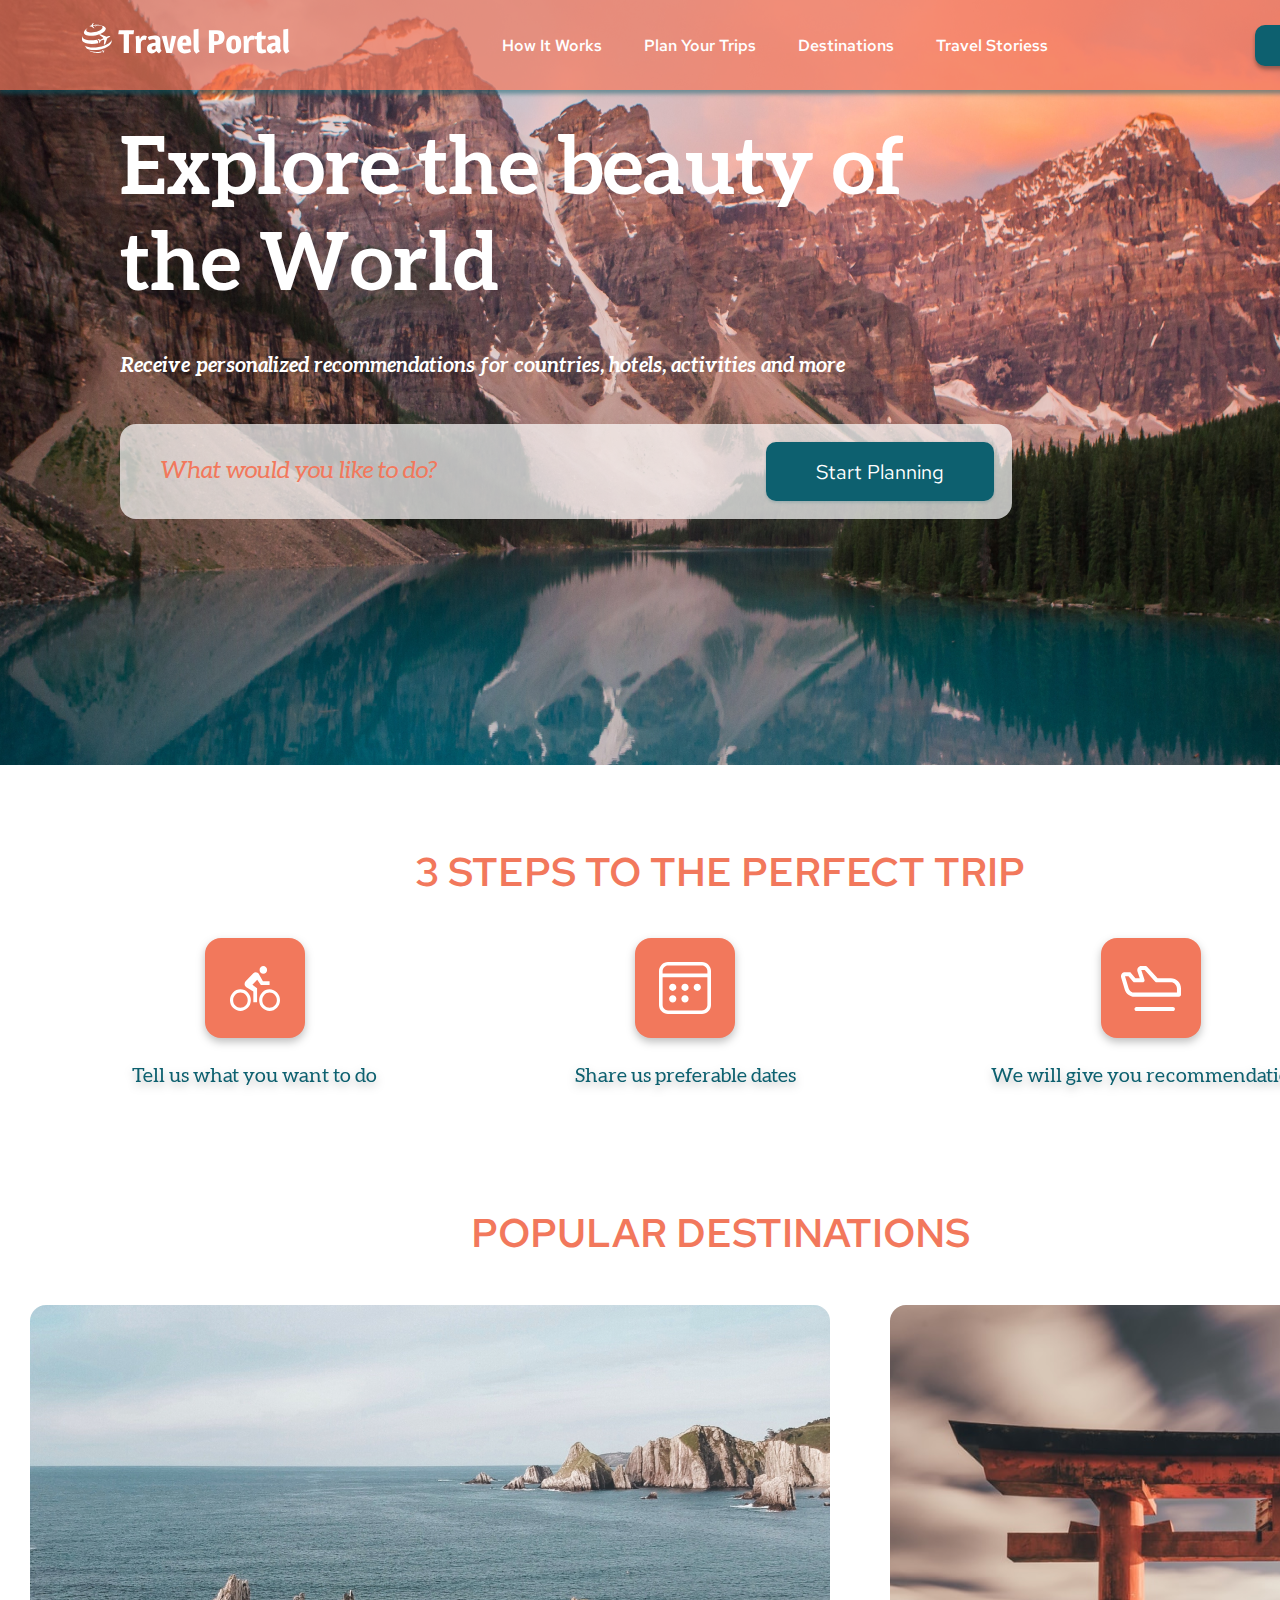
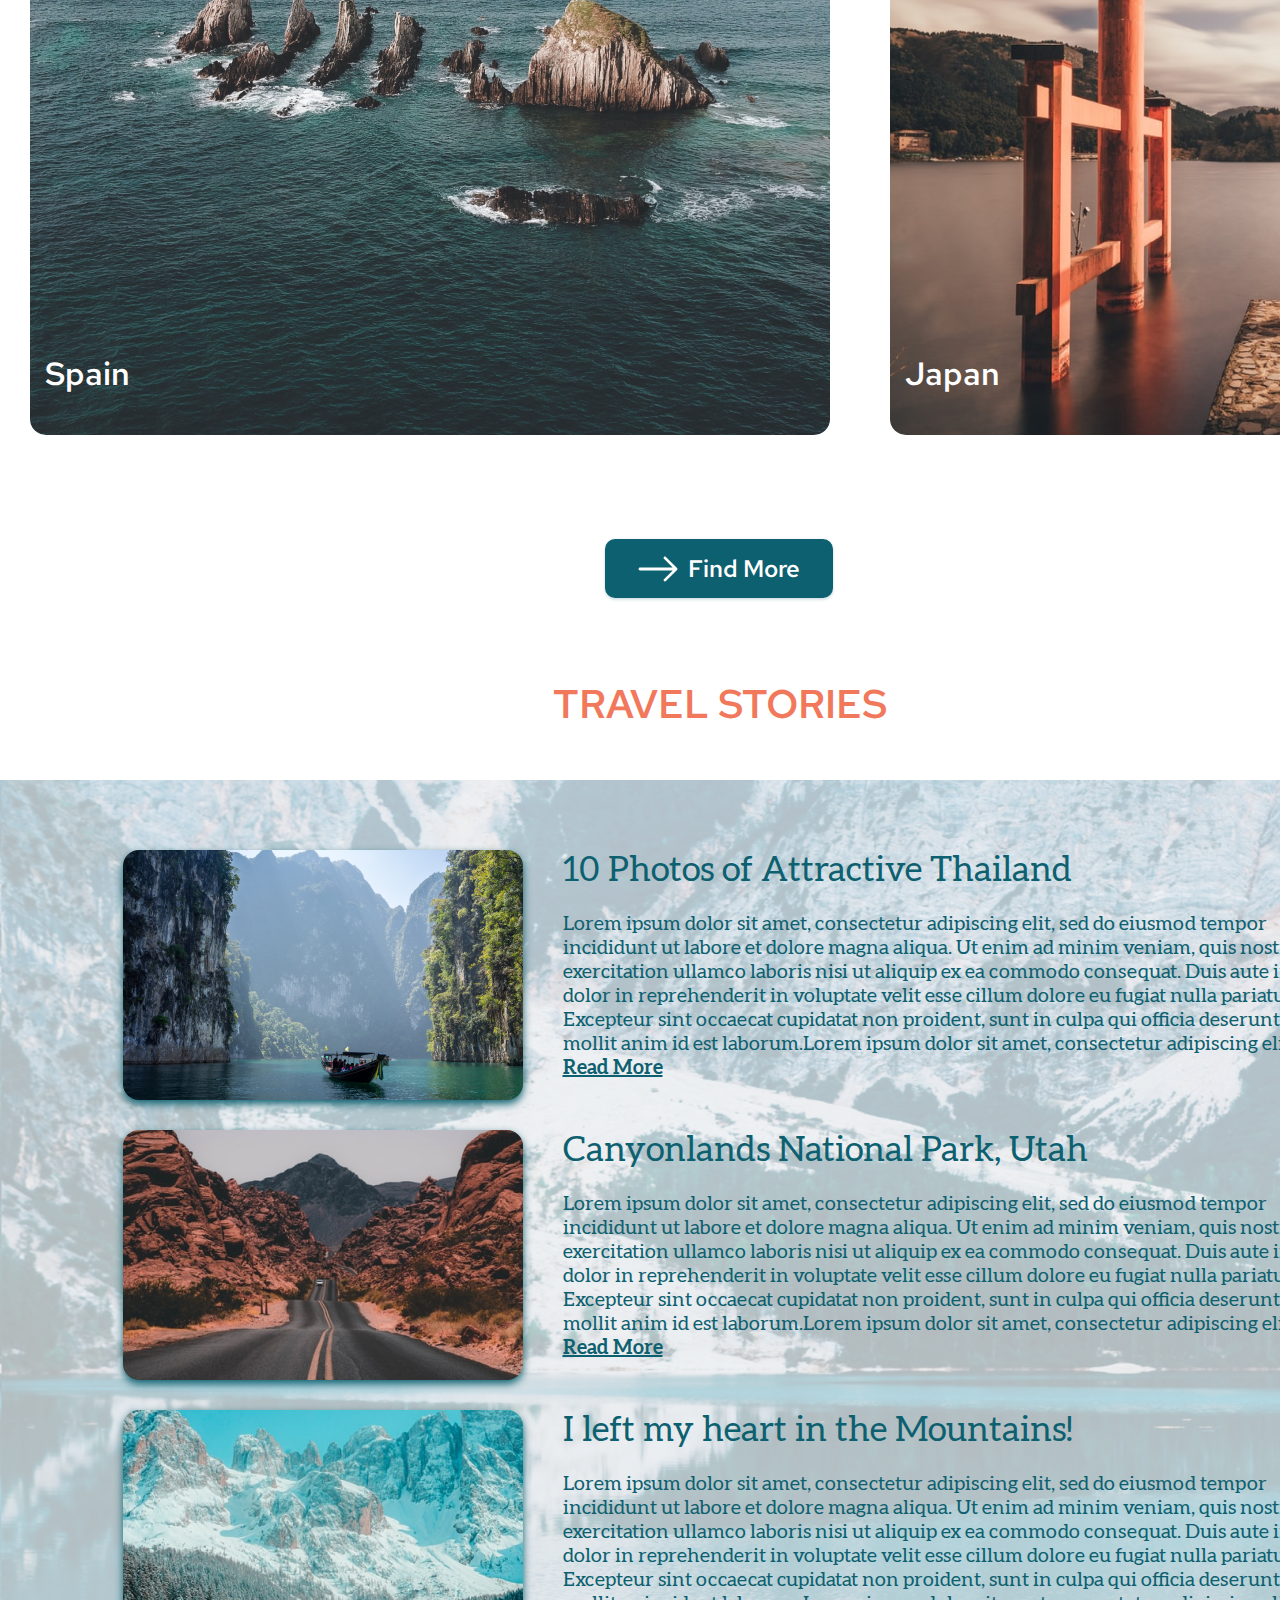
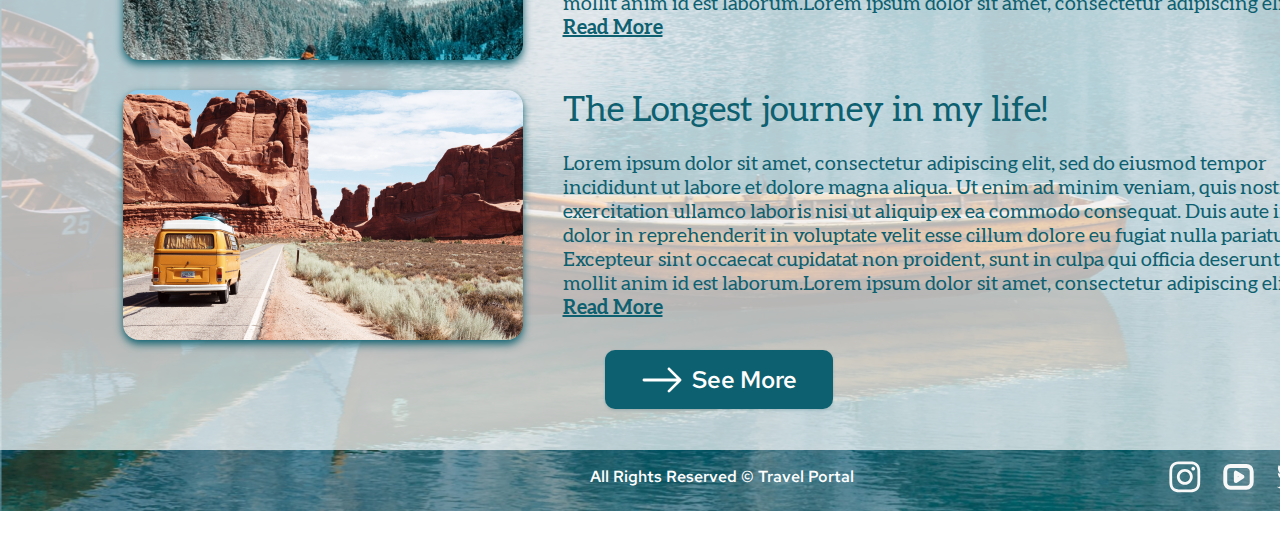
==== index.html @ d863ad03 "upgret file" ====
<!DOCTYPE html>
<html lang="en">
<head>
    <meta charset="UTF-8">
    <meta name="viewport" content="width=device-width, initial-scale=1.0">
    <meta http-equiv="X-UA-Compatible" content="ie=edge">
    <title>Travel project</title>
    <link rel="stylesheet" href="styles.css">
    <link rel="stylesheet" href="styles-steps.css">
    <link rel="stylesheet" href="style-destinations.css">
    <link rel="stylesheet" href="style-stories.css">
    <link rel="stylesheet" href="style-footer.css">
    <link rel="stylesheet" href="styles-fonts.css">
</head>
<body>
<header>
    <div class="main">
    <div class="header">  
    <div class="logo">
        <img src="logo/logo.svg" alt="Travel Portal">
    </div>
   <div class="nav">
      <ul>
       <li><a href="404/404notfound.html" class="nav-link">How It Works</a></li>   
       <li><a href="#menu1" class="nav-link">Plan Your Trips</a></li>
       <li><a href="#menu2" class="nav-link">Destinations</a></li>
       <li><a href="#menu3" class="nav-link">Travel Storiess</a></li>
      </ul>
   </div>
   <div class="login-btn">
      <p>Login</p> 
   </div>
</div>
<div class="preview">
    <h1>Explore the beauty of the World</h1>
    <p class="text-main">Receive personalized recommendations for countries, hotels, activities and more</p>
    <div class="start-row">
        <p class="start-p">What would you like to do?</p>
        <div class="start-button">
     <p>Start Planning</p>
    </div>
</div>
</div>
</div>
<div class="steps-contain">
    <div class="steps-header">
        <h2 id="menu1">3 STEPS TO THE PERFECT TRIP</h2>
</div>
    <div class="steps">
    <div class="content-steps-one">
        <img class="content-img" src="icons/Frame-28.svg" alt="Tell Us">
    <div class="content-text">
        <p>Tell us what you want to do</p>
</div>
                </div>
     <div class="content-steps-two">
        <img class="content-img" src="icons/Frame-11.svg" alt="Share us">
     <div class="content-text">
         <p>Share us preferable dates</p>
</div>
 </div>
    <div class="content-steps-tree">
         <img class="content-img" src="icons/Frame-12.svg" alt="recommendations">
     <div class="content-text">
         <p>We will give you recommendations</p>
</div>
 </div>
 </div>
</div>
<div class="destinations">
    <h2 id="menu2">POPULAR DESTINATIONS</h2>
    <div class="container-destinations">
            <div class="destinations-img img1"><span class="destinations-text">Spain</span></div>
            <div class="destinations-img img2"><span class="destinations-text">Japan</span></div>
            <div class="destinations-img img3"><span class="destinations-text">USA</span></div>
          </div>
          <div class="destinations-btn"><img src="icons/Vector.svg" alt="See more" width="40px" height="40px"><p class="text-btn">Find More</p></div>
          </div>

        
          <h2 id="menu3" class="stories-h2">TRAVEL STORIES</h2>
          <div class="stories">
              <div class="container-story">
                <div class="first-story">
                    <img class="story-img" src="image/Rectangle-29.png">
                <div class="story-content">
                <p class="story-heading">10 Photos of Attractive Thailand</p>
                <p>Lorem ipsum dolor sit amet, consectetur adipiscing elit, sed do eiusmod tempor incididunt ut labore et dolore magna aliqua. Ut enim ad minim veniam, quis nostrud exercitation ullamco laboris nisi ut aliquip ex ea commodo consequat. Duis aute irure dolor in reprehenderit in voluptate velit esse cillum dolore eu fugiat nulla pariatur. Excepteur sint occaecat cupidatat non proident, sunt in culpa qui officia deserunt mollit anim id est laborum.Lorem ipsum dolor sit amet, consectetur adipiscing elit...<br><a href="#" class="story-link">Read More</a></p>
                </div>
                </div>
                <div class="first-story">
                    <img class="story-img" src="image/Rectangle-30.png">
                <div class="story-content">
                <p class="story-heading">Canyonlands National Park, Utah</p>
                <p>Lorem ipsum dolor sit amet, consectetur adipiscing elit, sed do eiusmod tempor incididunt ut labore et dolore magna aliqua. Ut enim ad minim veniam, quis nostrud exercitation ullamco laboris nisi ut aliquip ex ea commodo consequat. Duis aute irure dolor in reprehenderit in voluptate velit esse cillum dolore eu fugiat nulla pariatur. Excepteur sint occaecat cupidatat non proident, sunt in culpa qui officia deserunt mollit anim id est laborum.Lorem ipsum dolor sit amet, consectetur adipiscing elit...<br><a href="#" class="story-link">Read More</a></p>
                </div>
                </div>
                <div class="first-story">
                    <img class="story-img" src="image/Rectangle-31.png">
                <div class="story-content">
                <p class="story-heading">I left my heart in the Mountains!</p>
                <p>Lorem ipsum dolor sit amet, consectetur adipiscing elit, sed do eiusmod tempor incididunt ut labore et dolore magna aliqua. Ut enim ad minim veniam, quis nostrud exercitation ullamco laboris nisi ut aliquip ex ea commodo consequat. Duis aute irure dolor in reprehenderit in voluptate velit esse cillum dolore eu fugiat nulla pariatur. Excepteur sint occaecat cupidatat non proident, sunt in culpa qui officia deserunt mollit anim id est laborum.Lorem ipsum dolor sit amet, consectetur adipiscing elit...<br><a href="#" class="story-link">Read More</a></p>
                </div>
                </div>
                <div class="first-story">
                    <img class="story-img" src="image/Rectangle-32.png">
                <div class="story-content">
                <p class="story-heading">The Longest journey in my life!</p>
                <p>Lorem ipsum dolor sit amet, consectetur adipiscing elit, sed do eiusmod tempor incididunt ut labore et dolore magna aliqua. Ut enim ad minim veniam, quis nostrud exercitation ullamco laboris nisi ut aliquip ex ea commodo consequat. Duis aute irure dolor in reprehenderit in voluptate velit esse cillum dolore eu fugiat nulla pariatur. Excepteur sint occaecat cupidatat non proident, sunt in culpa qui officia deserunt mollit anim id est laborum.Lorem ipsum dolor sit amet, consectetur adipiscing elit...<br><a href="#" class="story-link">Read More</a></p>
                </div>
                </div>
                <div class="destinations-btn"><img src="icons/Vector.svg" alt="See more" width="40px" height="40px"><p class="text-btn">See More</p>
                </div>
              </div>
         
     <footer>
         <div class="footer-text">
         <p>All Rights Reserved © Travel Portal</p>
     
        <div class="footer-icons">
         <a href="https://www.instagram.com/">
            <img src="icons/akar-icons-instagram-fill.svg" alt="Instagram" width="33.65" height="33.65">
          </a>
          <a href="https://www.youtube.com/"> 
            <img src="icons/akar-icons_video.svg" alt="Youtube" width="33.65" height="33.65"></a>
          <a href="https://twitter.com/">
            <img src="icons/akar-icons-twitter-fill.svg" alt="Twitter" width="33.65" height="33.65">
          </a>
        </div>
    </div>
        </footer> 
    </div>   
</div>
</header>
</body>
</html>
---- styles.css ----
*,
*:before,
*:after {
   box-sizing: border-box;   
}
 body {
   margin: 0 auto;  
   width: 1440px;
   height: 3735px;
   font-family: 'Red Hat Text';
   font-size: 20px;
 }
 h1 {
    font-family: 'Aleo';
    font-style: normal;
    font-weight: 700;
    font-size: 80px;
    line-height: 96px;
    color: #FFFFFF;
    margin: 32px 0px 40px 0px;
}
h2 {
    font-family: 'Red Hat Text';
    font-style: normal;
    font-weight: 500;
    font-size: 40px;
    line-height: 53px;
    color: #F2785C;
    text-align: center;
    margin: 0 auto;
    }

.text-main{
   font-family: 'Aleo';
   font-style: italic;
   font-weight: 700;
   font-size: 20px;
   line-height: 24px;
   color: #FFFFFF;
   margin: 0px 0px 46px 0px;
}

 .main { 
  color: #FFFFFF;   
  display: flex;
  flex-direction: column;
  position: relative;
  background-image: url('image/garrett-parker-unsplash.png');
  background-repeat: no-repeat;
  background-position: center;
  height: 765px;
}
.header {
    display: flex;
    justify-content: space-around;
    align-items: center;
    position: relative;
    z-index: 2;
    width: 100%;
    height: 90px;
    background: rgba(242, 120, 92, 0.7);
    box-shadow: 0px 4px 4px rgba(13, 96, 111, 0.5);
}

/* Хуйня какая-то с размером*/
.nav ul {
 display: flex;
 justify-content: space-between;
 align-items: center;
 list-style: none;
 font-weight: 500;
 font-size: 16px;
}

.nav-link {
    text-decoration: none;
    color: #FFFFFF;
    margin-right: 42px;
}

.logo { 
  display: flex;
  justify-content: space-between;
  margin-bottom: 15px;
  
}
.login-btn {
    display: flex;
    justify-content: center;
    align-items: center;
    width: 103px;
    height: 41px; 
    background: #0D606F;
    box-shadow: 0px 4px 4px rgba(0, 0, 0, 0.25), 0px 2px 3px rgba(13, 96, 111, 0.16);
    border-radius: 10px;
    font-size: 16px;
}

.preview {
    display: flex;
    flex-direction: column;
    justify-content: flex-start;
    width: 892px;
    height: 422px;     
    margin-left: 120px;
}
.start-row {
    display: flex;
    flex-direction: row;
    justify-content: space-between;
    align-items: center; 
    width: 892px;
    height: 95px;
    background: rgba(255, 255, 255, 0.7);
    border-radius: 16px;  
}
.start-button {
    display: flex;
    justify-content: center; 
    align-items: center;
    width: 228px;
    height: 59px;
    background: #0D606F;
    box-shadow: 0px 0px 3px rgba(13, 96, 111, 0.08), 0px 2px 3px rgba(13, 96, 111, 0.16);
    border-radius: 10px; 
    margin: 18px;
}

.start-p {
 font-family: 'Aleo';   
 color: #F2785C; 
 font-size: 24px;
 font-style: italic;
 font-weight: 400px;
 margin-left: 41px;
 line-height: 29px;
}
---- styles-steps.css ----
.steps-contain {
    background-color: #FFFFFF;
    max-width: 1177px;
    height: 247px;
    padding-top: 80px;
    margin: 0 auto;
}
.steps-header{
  display: flex;
  justify-content: space-around;
  align-items: center;
  min-width: 611px;
  height: 53px;
  
}
.steps {
  display: flex;
  justify-content: space-between;
  max-width: 1177px;
  height: 154px;
  margin-top: 40px;
  filter: drop-shadow(0px 4px 4px rgba(0, 0, 0, 0.25));
}

.content-steps-one { 
    max-width: 247px; 
    padding: 0px 74px 54px 73px;     
  
}

.content-steps-two { 
    max-width: 222px;
    padding: 0px 61px 54px 61px;
}

.content-steps-tree { 
    max-width: 317px;   
    padding: 0px 108px 54px 109px;
}
.content-text {
    display: flex;
    justify-content: center;
    padding: 0;
    font-family: 'Aleo';
    font-style: normal;
    font-weight: 400;
    font-size: 20px;
    line-height: 24px;
    color: #0D606F;
    max-width: 247px;
    height: 24px;
    text-align: center;
    white-space: nowrap;
}

.content-img {
    padding: 0;
    width: 100px;
    height: 100px;
}
---- style-destinations.css ----
.destinations {
max-width: 2520px;
height: 1042px;
margin: 0 auto;
background-color: #FFFFFF;
padding-top: 194px; 
}

.container-destinations {
    display: flex;
    justify-content: space-between;
    overflow-x: auto;
    margin: 0px auto;
    max-width: 2520px;
    height: 800px;
    right: -540px;
  }

  .destinations-img {
    display: flex;
    justify-content: space-between;
    align-items: end;
    flex: 0 0 800px;
    border-radius: 16px;
    margin: 46px 30px 24px 30px; 
  }
  
  .img1 {
    background-image: url(image/Rectangle-23.png);
    position: relative;
  }
  
  .img2 {
    background-image: url(image/Rectangle-24.png);
    position: static;
  }
  
  .img3 {
    background-image: url(image/Rectangle-25.png);
    position: relative;
  }

  .destinations-text {
  font-family: 'Red Hat Text';
  font-style: normal;
  font-weight: 500;
  font-size: 32px;
  line-height: 42px;
  color: #FFFFFF;
  padding: 0px 0px 40px 15px;
  }

  .destinations-btn {
    display: flex;
    flex-direction: row;
    justify-content: center; 
    align-items: center;
    width: 228px;
    height: 59px;
    background: #0D606F;
    box-shadow: 0px 0px 3px rgba(13, 96, 111, 0.08), 0px 2px 3px rgba(13, 96, 111, 0.16);
    border-radius: 10px; 
    margin: 80px 605px 84px 605px;
  }
  .text-btn {
    font-family: 'Red Hat Text';
    font-style: normal;
    font-weight: 500;
    font-size: 24px;
    line-height: 32px;
    color: #FFFFFF;
  }
---- style-stories.css ----
.stories {
    width: 1445px;
    height: 1331px;
    left: 0px;
    top: 2404px;
    background-image: url(image/Rectangle-33.png);
    background-position: center;
}
.stories-h2 {
    font-family: 'Red Hat Text';
    font-style: normal;
    font-weight: 500;
    font-size: 40px;
    line-height: 53px;
    color: #F2785C;
    text-align: center;
    padding: 223px 0px 50px 0px;
}

.container-story {
    max-width: 1445px;
    height: 1270px;
    left: 0px;
    background: rgba(255, 255, 255, 0.7);
    background-blend-mode: screen;
    margin: 0 auto;
}

.first-story {
 display: flex;
 flex-direction: row;
 justify-content: space-between;
 align-items: flex-start;
  max-width: 1200px;
 height: 250px;
 margin: 0 auto;
 padding-top: 70px;
 margin-bottom: 30px;
}
.story-heading{
    font-family: 'Aleo';
    font-style: normal;
    font-weight: 400;
    font-size: 35px;
    line-height: 42px;    
    color: #0D606F; 
    margin: 0 auto;
}
.story-img {
border-radius: 16px;  
max-width: 400px;
height: 250px;
filter: drop-shadow(0px 4px 4px #0D606F);
border-radius: 16px;

}

.story-content {
width: 760px;
left: 560px;
font-family: 'Aleo';
font-style: normal;
font-weight: 400;
font-size: 20px;
line-height: 24px;
color: #0D606F;
}

.destinations-btn {
    display: flex;
    flex-direction: row;
    justify-content: center; 
    align-items: center;
    width: 228px;
    height: 59px;
    background: #0D606F;
    box-shadow: 0px 0px 3px rgba(13, 96, 111, 0.08), 0px 2px 3px rgba(13, 96, 111, 0.16);
    border-radius: 10px; 
    margin: 80px 605px 84px 605px;
  }
  .text-btn {
    font-family: 'Red Hat Text';
    font-style: normal;
    font-weight: 500;
    font-size: 24px;
    line-height: 32px;
    color: #FFFFFF;
    padding-left: 10px;
  }

  .story-link {
    font-family: 'Aleo';
    font-style: normal;
    font-weight: 700;
    font-size: 20px;
    line-height: 24px;
    text-decoration-line: underline;
    color: #0D606F; 
  }
---- style-footer.css ----
footer {
   max-width: 1445px; 
   margin: 0 auto;
}

.footer-text {
    display: flex; 
    justify-content: space-between;
    color: #FFFFFF;
    font-family: 'Red Hat Text';
    font-style: normal;
    font-weight: 500;
    font-size: 16px;
    line-height: 21px;
    max-width: 728.96px;
    height: 33.65px;
    margin-left: 590px;
    
    }

.footer-icons {
display: flex;
}

footer a {
    text-decoration: none;
    padding: 10px;
}
---- styles-fonts.css ----
/* red-hat-text-regular - latin */
@font-face {
    font-family: 'Red Hat Text';
    font-style: normal;
    font-weight: 400;
    src: local(''),
         url('../fonts/red-hat-text-v11-latin-regular.woff2') format('woff2'), /* Chrome 26+, Opera 23+, Firefox 39+ */
         url('../fonts/red-hat-text-v11-latin-regular.woff') format('woff'); /* Chrome 6+, Firefox 3.6+, IE 9+, Safari 5.1+ */
  }
  /* red-hat-text-500 - latin */
  @font-face {
    font-family: 'Red Hat Text';
    font-style: normal;
    font-weight: 500;
    src: local(''),
         url('../fonts/red-hat-text-v11-latin-500.woff2') format('woff2'), /* Chrome 26+, Opera 23+, Firefox 39+ */
         url('../fonts/red-hat-text-v11-latin-500.woff') format('woff'); /* Chrome 6+, Firefox 3.6+, IE 9+, Safari 5.1+ */
  }
  /* red-hat-text-700 - latin */
  @font-face {
    font-family: 'Red Hat Text';
    font-style: normal;
    font-weight: 700;
    src: local(''),
         url('../fonts/red-hat-text-v11-latin-700.woff2') format('woff2'), /* Chrome 26+, Opera 23+, Firefox 39+ */
         url('../fonts/red-hat-text-v11-latin-700.woff') format('woff'); /* Chrome 6+, Firefox 3.6+, IE 9+, Safari 5.1+ */
  }

  /* aleo-300 - latin */
@font-face {
    font-family: 'Aleo';
    font-style: normal;
    font-weight: 300;
    src: url('../fonts/aleo-v11-latin-300.eot'); /* IE9 Compat Modes */
    src: local(''),
         url('../fonts/aleo-v11-latin-300.eot?#iefix') format('embedded-opentype'), /* IE6-IE8 */
         url('../fonts/aleo-v11-latin-300.woff2') format('woff2'), /* Super Modern Browsers */
         url('../fonts/aleo-v11-latin-300.woff') format('woff'), /* Modern Browsers */
         url('../fonts/aleo-v11-latin-300.ttf') format('truetype'), /* Safari, Android, iOS */
         url('../fonts/aleo-v11-latin-300.svg#Aleo') format('svg'); /* Legacy iOS */
  }
  /* aleo-300italic - latin */
  @font-face {
    font-family: 'Aleo';
    font-style: italic;
    font-weight: 300;
    src: url('../fonts/aleo-v11-latin-300italic.eot'); /* IE9 Compat Modes */
    src: local(''),
         url('../fonts/aleo-v11-latin-300italic.eot?#iefix') format('embedded-opentype'), /* IE6-IE8 */
         url('../fonts/aleo-v11-latin-300italic.woff2') format('woff2'), /* Super Modern Browsers */
         url('../fonts/aleo-v11-latin-300italic.woff') format('woff'), /* Modern Browsers */
         url('../fonts/aleo-v11-latin-300italic.ttf') format('truetype'), /* Safari, Android, iOS */
         url('../fonts/aleo-v11-latin-300italic.svg#Aleo') format('svg'); /* Legacy iOS */
  }
  /* aleo-regular - latin */
  @font-face {
    font-family: 'Aleo';
    font-style: normal;
    font-weight: 400;
    src: url('../fonts/aleo-v11-latin-regular.eot'); /* IE9 Compat Modes */
    src: local(''),
         url('../fonts/aleo-v11-latin-regular.eot?#iefix') format('embedded-opentype'), /* IE6-IE8 */
         url('../fonts/aleo-v11-latin-regular.woff2') format('woff2'), /* Super Modern Browsers */
         url('../fonts/aleo-v11-latin-regular.woff') format('woff'), /* Modern Browsers */
         url('../fonts/aleo-v11-latin-regular.ttf') format('truetype'), /* Safari, Android, iOS */
         url('../fonts/aleo-v11-latin-regular.svg#Aleo') format('svg'); /* Legacy iOS */
  }
  /* aleo-italic - latin */
  @font-face {
    font-family: 'Aleo';
    font-style: italic;
    font-weight: 400;
    src: url('../fonts/aleo-v11-latin-italic.eot'); /* IE9 Compat Modes */
    src: local(''),
         url('../fonts/aleo-v11-latin-italic.eot?#iefix') format('embedded-opentype'), /* IE6-IE8 */
         url('../fonts/aleo-v11-latin-italic.woff2') format('woff2'), /* Super Modern Browsers */
         url('../fonts/aleo-v11-latin-italic.woff') format('woff'), /* Modern Browsers */
         url('../fonts/aleo-v11-latin-italic.ttf') format('truetype'), /* Safari, Android, iOS */
         url('../fonts/aleo-v11-latin-italic.svg#Aleo') format('svg'); /* Legacy iOS */
  }
  /* aleo-700 - latin */
  @font-face {
    font-family: 'Aleo';
    font-style: normal;
    font-weight: 700;
    src: url('../fonts/aleo-v11-latin-700.eot'); /* IE9 Compat Modes */
    src: local(''),
         url('../fonts/aleo-v11-latin-700.eot?#iefix') format('embedded-opentype'), /* IE6-IE8 */
         url('../fonts/aleo-v11-latin-700.woff2') format('woff2'), /* Super Modern Browsers */
         url('../fonts/aleo-v11-latin-700.woff') format('woff'), /* Modern Browsers */
         url('../fonts/aleo-v11-latin-700.ttf') format('truetype'), /* Safari, Android, iOS */
         url('../fonts/aleo-v11-latin-700.svg#Aleo') format('svg'); /* Legacy iOS */
  }
  /* aleo-700italic - latin */
  @font-face {
    font-family: 'Aleo';
    font-style: italic;
    font-weight: 700;
    src: url('../fonts/aleo-v11-latin-700italic.eot'); /* IE9 Compat Modes */
    src: local(''),
         url('../fonts/aleo-v11-latin-700italic.eot?#iefix') format('embedded-opentype'), /* IE6-IE8 */
         url('../fonts/aleo-v11-latin-700italic.woff2') format('woff2'), /* Super Modern Browsers */
         url('../fonts/aleo-v11-latin-700italic.woff') format('woff'), /* Modern Browsers */
         url('../fonts/aleo-v11-latin-700italic.ttf') format('truetype'), /* Safari, Android, iOS */
         url('../fonts/aleo-v11-latin-700italic.svg#Aleo') format('svg'); /* Legacy iOS */
  }
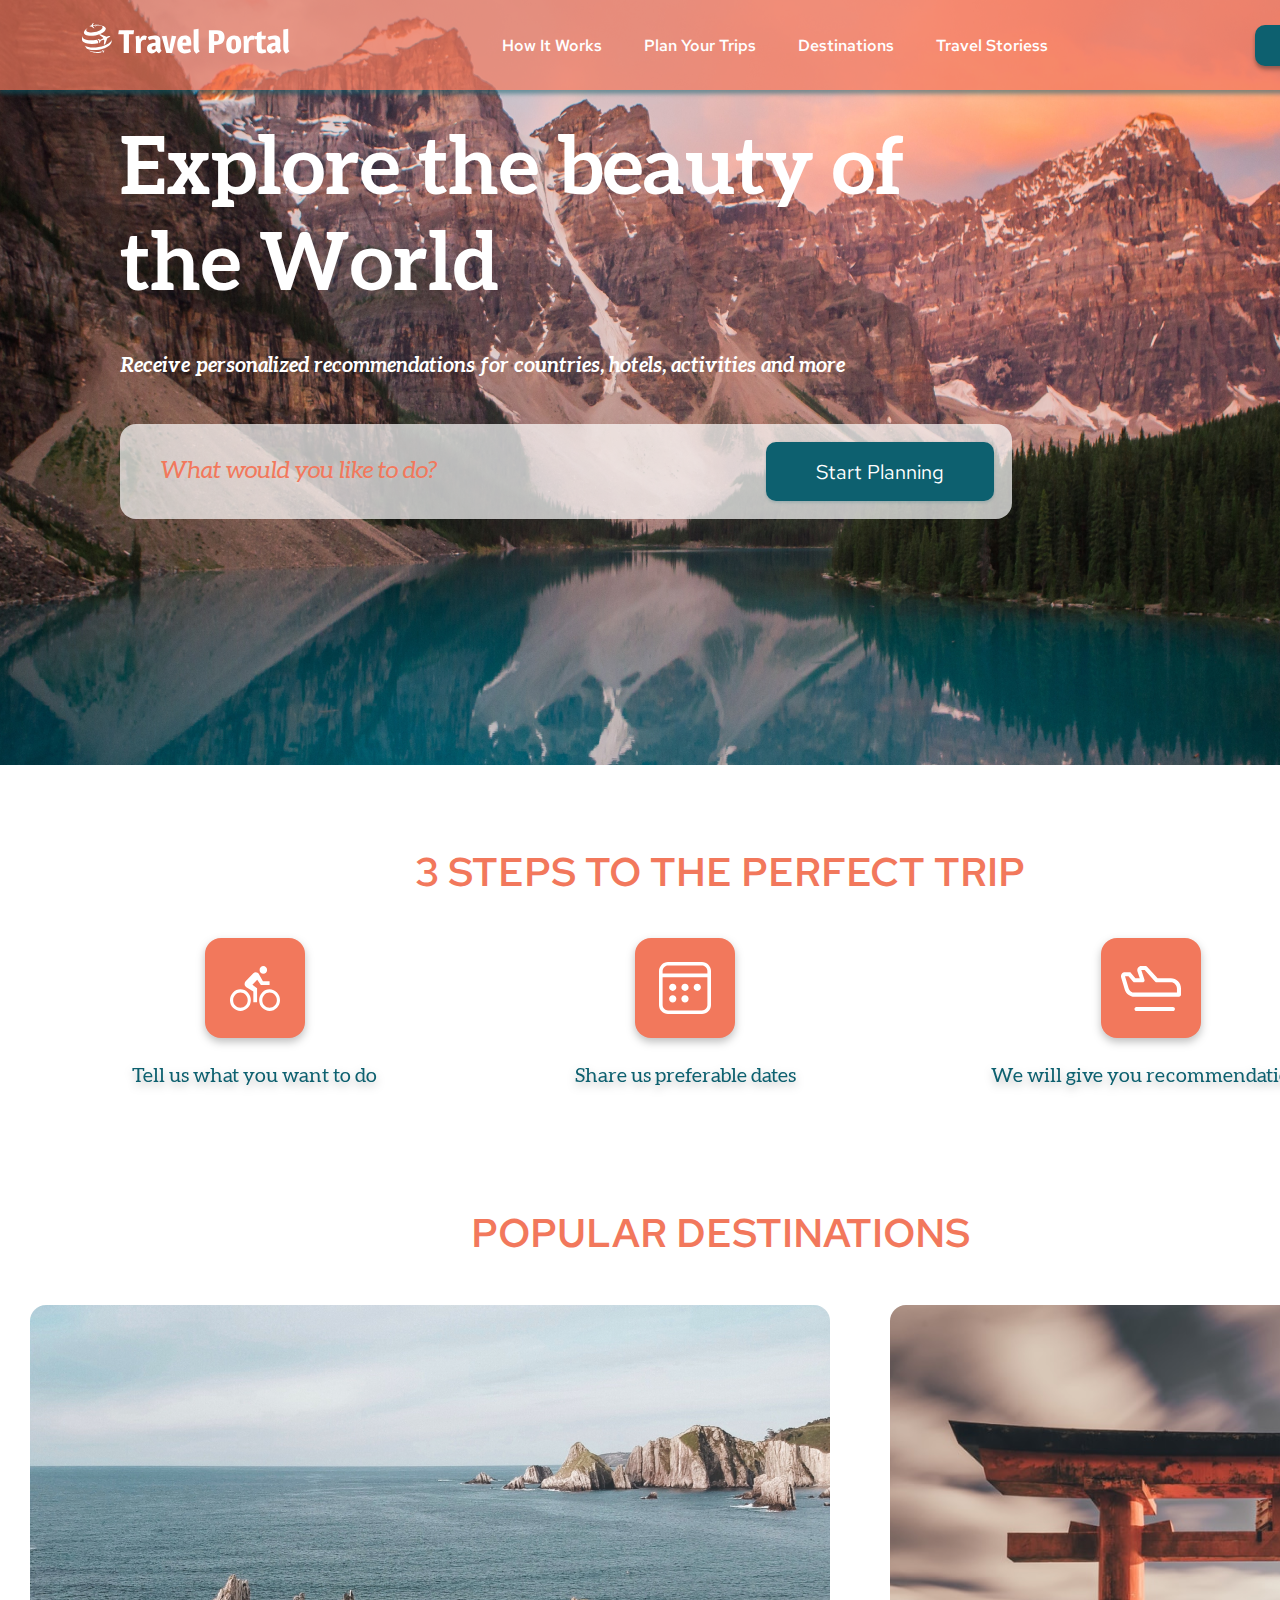
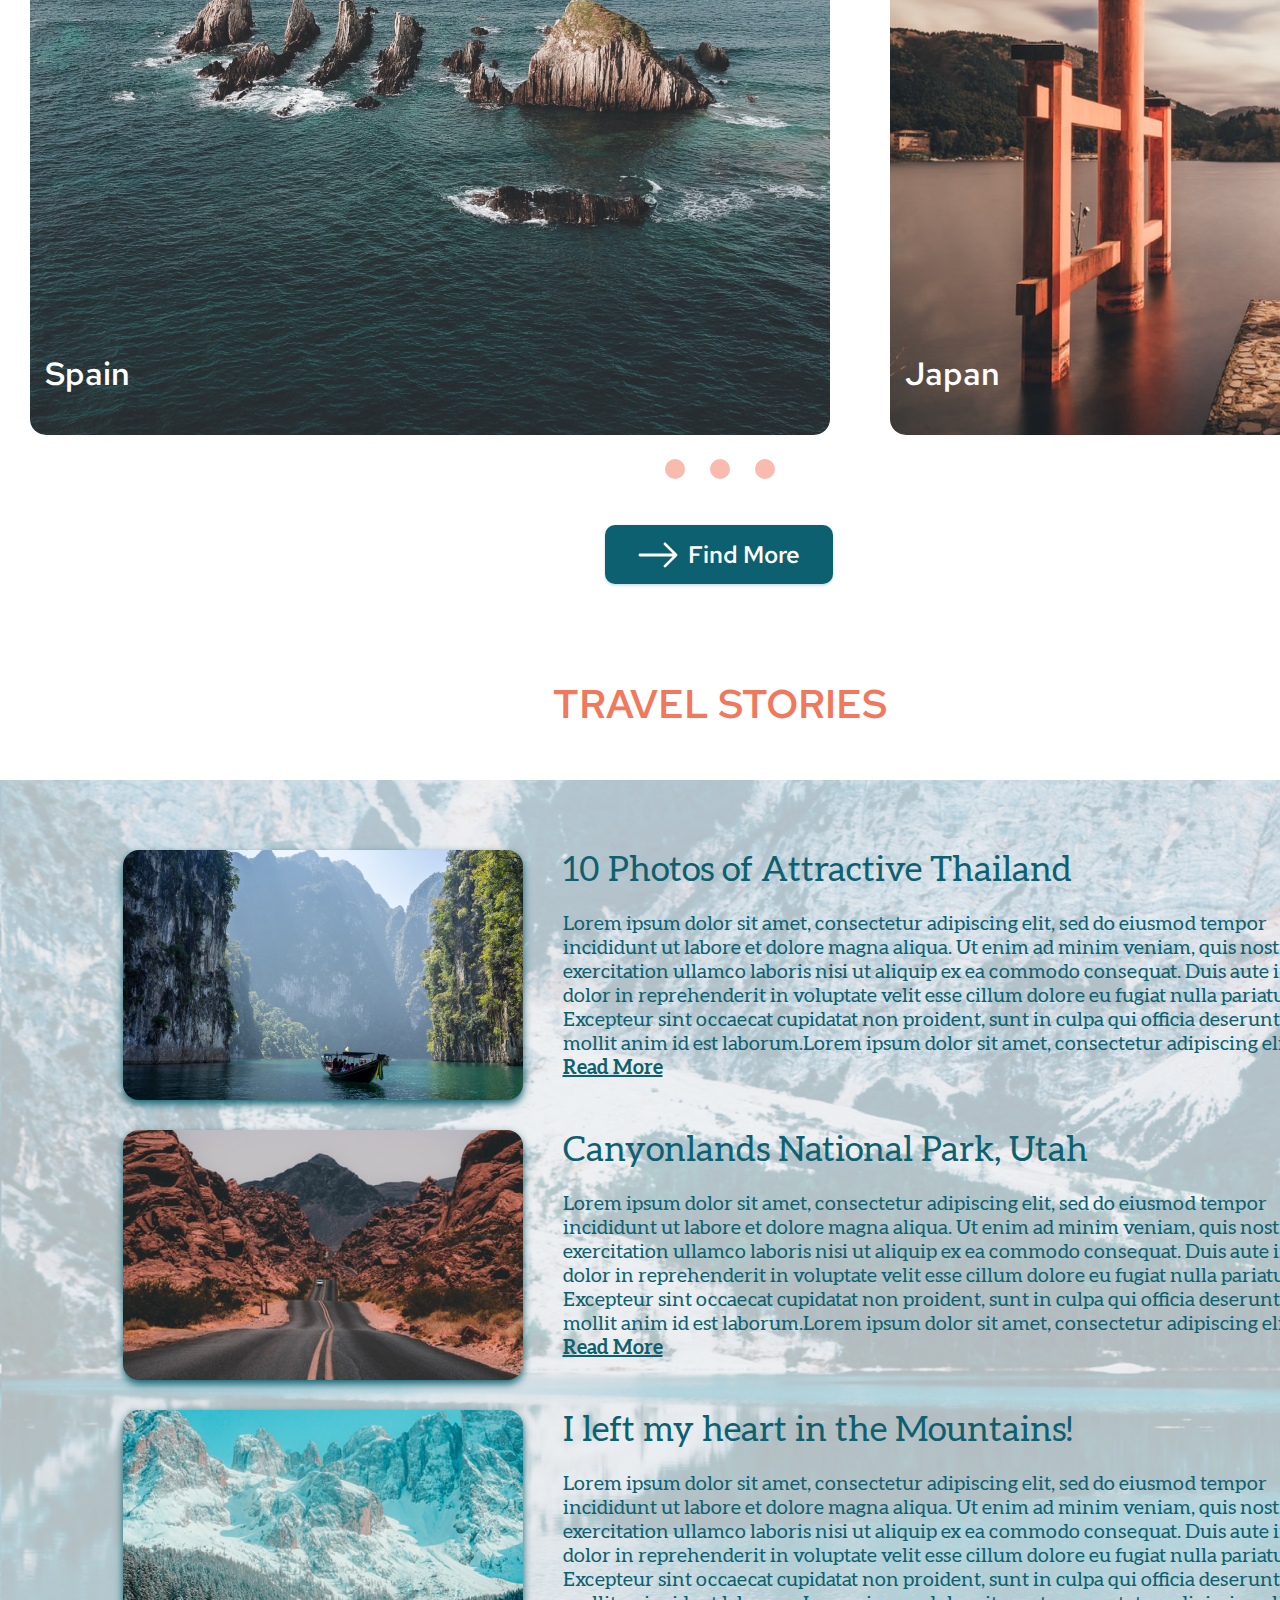
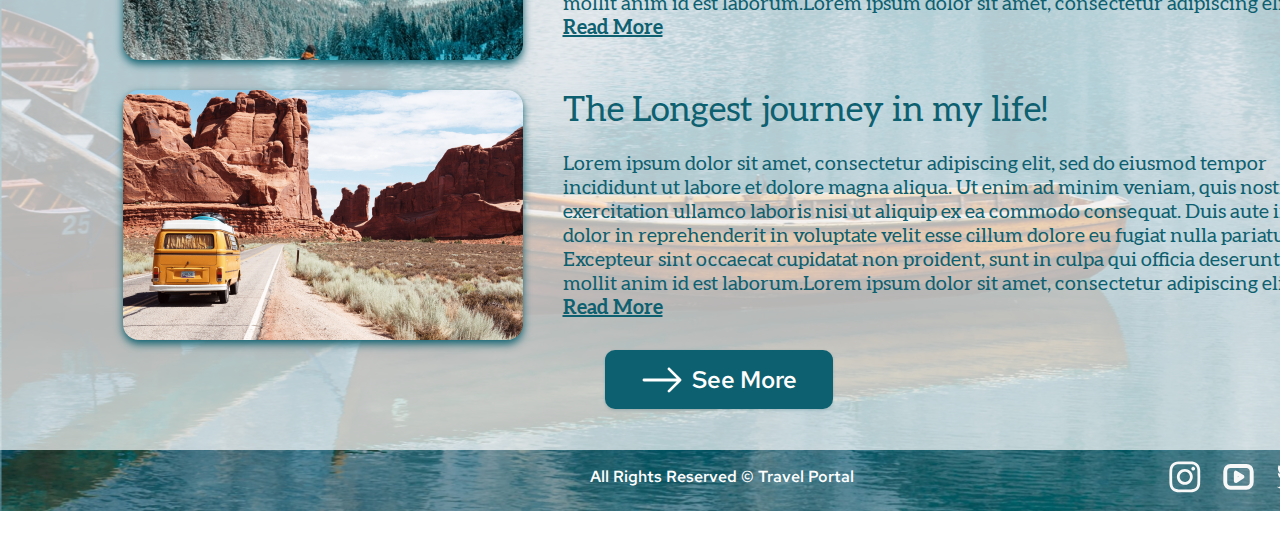
==== commit 5eaf6ddf: "add deleted file and upgreat all" ====
--- a/index.html
+++ b/index.html
@@ -21,7 +21,7 @@
     </div>
    <div class="nav">
       <ul>
-       <li><a href="404/404notfound.html" class="nav-link">How It Works</a></li>   
+       <li><a href="#" class="nav-link">How It Works</a></li>   
        <li><a href="#menu1" class="nav-link">Plan Your Trips</a></li>
        <li><a href="#menu2" class="nav-link">Destinations</a></li>
        <li><a href="#menu3" class="nav-link">Travel Storiess</a></li>
@@ -74,7 +74,12 @@
             <div class="destinations-img img2"><span class="destinations-text">Japan</span></div>
             <div class="destinations-img img3"><span class="destinations-text">USA</span></div>
           </div>
-          <div class="destinations-btn"><img src="icons/Vector.svg" alt="See more" width="40px" height="40px"><p class="text-btn">Find More</p></div>
+          <div style="text-align:center">
+            <span class="dot"></span>
+            <span class="dot"></span>
+            <span class="dot"></span>
+          </div>
+          <div class="destinations-btn"><img src="icons/Vector.svg" alt="See more" width="40" height="40"><p class="text-btn">Find More</p></div>
           </div>
 
         
@@ -82,34 +87,34 @@
           <div class="stories">
               <div class="container-story">
                 <div class="first-story">
-                    <img class="story-img" src="image/Rectangle-29.png">
+                    <img class="story-img" src="image/Rectangle-29.png" alt="Thailand">
                 <div class="story-content">
                 <p class="story-heading">10 Photos of Attractive Thailand</p>
                 <p>Lorem ipsum dolor sit amet, consectetur adipiscing elit, sed do eiusmod tempor incididunt ut labore et dolore magna aliqua. Ut enim ad minim veniam, quis nostrud exercitation ullamco laboris nisi ut aliquip ex ea commodo consequat. Duis aute irure dolor in reprehenderit in voluptate velit esse cillum dolore eu fugiat nulla pariatur. Excepteur sint occaecat cupidatat non proident, sunt in culpa qui officia deserunt mollit anim id est laborum.Lorem ipsum dolor sit amet, consectetur adipiscing elit...<br><a href="#" class="story-link">Read More</a></p>
                 </div>
                 </div>
                 <div class="first-story">
-                    <img class="story-img" src="image/Rectangle-30.png">
+                    <img class="story-img" src="image/Rectangle-30.png" alt="Utah">
                 <div class="story-content">
                 <p class="story-heading">Canyonlands National Park, Utah</p>
                 <p>Lorem ipsum dolor sit amet, consectetur adipiscing elit, sed do eiusmod tempor incididunt ut labore et dolore magna aliqua. Ut enim ad minim veniam, quis nostrud exercitation ullamco laboris nisi ut aliquip ex ea commodo consequat. Duis aute irure dolor in reprehenderit in voluptate velit esse cillum dolore eu fugiat nulla pariatur. Excepteur sint occaecat cupidatat non proident, sunt in culpa qui officia deserunt mollit anim id est laborum.Lorem ipsum dolor sit amet, consectetur adipiscing elit...<br><a href="#" class="story-link">Read More</a></p>
                 </div>
                 </div>
                 <div class="first-story">
-                    <img class="story-img" src="image/Rectangle-31.png">
+                    <img class="story-img" src="image/Rectangle-31.png" alt="Mountains">
                 <div class="story-content">
                 <p class="story-heading">I left my heart in the Mountains!</p>
                 <p>Lorem ipsum dolor sit amet, consectetur adipiscing elit, sed do eiusmod tempor incididunt ut labore et dolore magna aliqua. Ut enim ad minim veniam, quis nostrud exercitation ullamco laboris nisi ut aliquip ex ea commodo consequat. Duis aute irure dolor in reprehenderit in voluptate velit esse cillum dolore eu fugiat nulla pariatur. Excepteur sint occaecat cupidatat non proident, sunt in culpa qui officia deserunt mollit anim id est laborum.Lorem ipsum dolor sit amet, consectetur adipiscing elit...<br><a href="#" class="story-link">Read More</a></p>
                 </div>
                 </div>
                 <div class="first-story">
-                    <img class="story-img" src="image/Rectangle-32.png">
+                    <img class="story-img" src="image/Rectangle-32.png" alt="journey">
                 <div class="story-content">
                 <p class="story-heading">The Longest journey in my life!</p>
                 <p>Lorem ipsum dolor sit amet, consectetur adipiscing elit, sed do eiusmod tempor incididunt ut labore et dolore magna aliqua. Ut enim ad minim veniam, quis nostrud exercitation ullamco laboris nisi ut aliquip ex ea commodo consequat. Duis aute irure dolor in reprehenderit in voluptate velit esse cillum dolore eu fugiat nulla pariatur. Excepteur sint occaecat cupidatat non proident, sunt in culpa qui officia deserunt mollit anim id est laborum.Lorem ipsum dolor sit amet, consectetur adipiscing elit...<br><a href="#" class="story-link">Read More</a></p>
                 </div>
                 </div>
-                <div class="destinations-btn"><img src="icons/Vector.svg" alt="See more" width="40px" height="40px"><p class="text-btn">See More</p>
+                <div class="seemore-btn"><img src="icons/Vector.svg" alt="See more" width="40" height="40"><p class="text-btn">See More</p>
                 </div>
               </div>
          
@@ -130,7 +135,6 @@
     </div>
         </footer> 
     </div>   
-</div>
 </header>
 </body>
 </html>
--- a/style-destinations.css
+++ b/style-destinations.css
@@ -9,13 +9,16 @@
 .container-destinations {
     display: flex;
     justify-content: space-between;
-    overflow-x: auto;
+    overflow-x: scroll;
     margin: 0px auto;
     max-width: 2520px;
     height: 800px;
     right: -540px;
   }
 
+  ::-webkit-scrollbar {
+    width: 0;
+  }
   .destinations-img {
     display: flex;
     justify-content: space-between;
@@ -25,6 +28,21 @@
     margin: 46px 30px 24px 30px; 
   }
   
+  .dot {
+    cursor: pointer;
+    height: 20px;
+    width: 20px;
+    margin: 0 10px;
+    background-color: rgba(242, 120, 92, 0.5);
+    border-radius: 50%;
+    display: inline-block;
+    transition: background-color 0.6s ease;
+  }
+  
+  .active, .dot:hover {
+    background-color: #F2785C;
+  }
+
   .img1 {
     background-image: url(image/Rectangle-23.png);
     position: relative;
@@ -50,7 +68,7 @@
   padding: 0px 0px 40px 15px;
   }
 
-  .destinations-btn {
+  .seemore-btn {
     display: flex;
     flex-direction: row;
     justify-content: center; 
--- a/style-stories.css
+++ b/style-stories.css
@@ -14,7 +14,7 @@
     line-height: 53px;
     color: #F2785C;
     text-align: center;
-    padding: 223px 0px 50px 0px;
+    margin: 223px 0px 50px 0px;
 }
 
 .container-story {
@@ -76,7 +76,7 @@
     background: #0D606F;
     box-shadow: 0px 0px 3px rgba(13, 96, 111, 0.08), 0px 2px 3px rgba(13, 96, 111, 0.16);
     border-radius: 10px; 
-    margin: 80px 605px 84px 605px;
+    margin: 40px 605px 84px 605px;
   }
   .text-btn {
     font-family: 'Red Hat Text';
